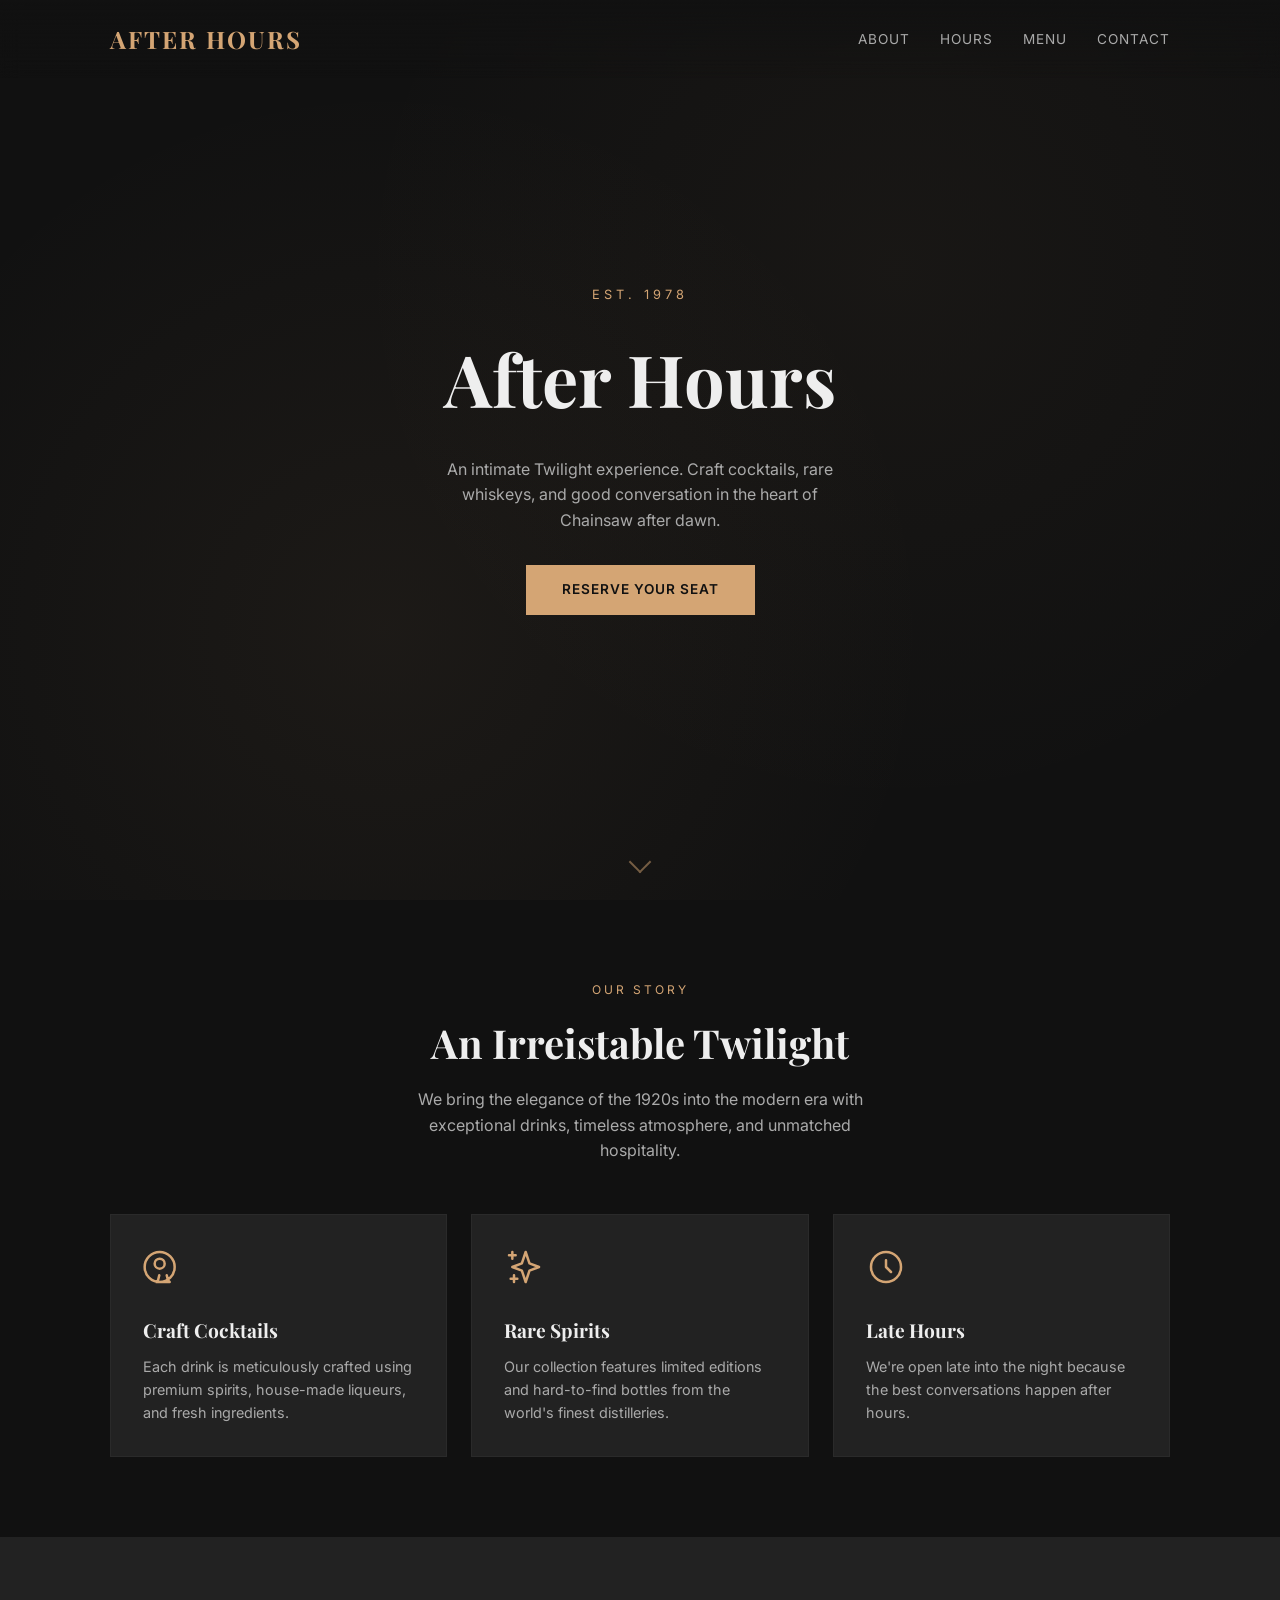
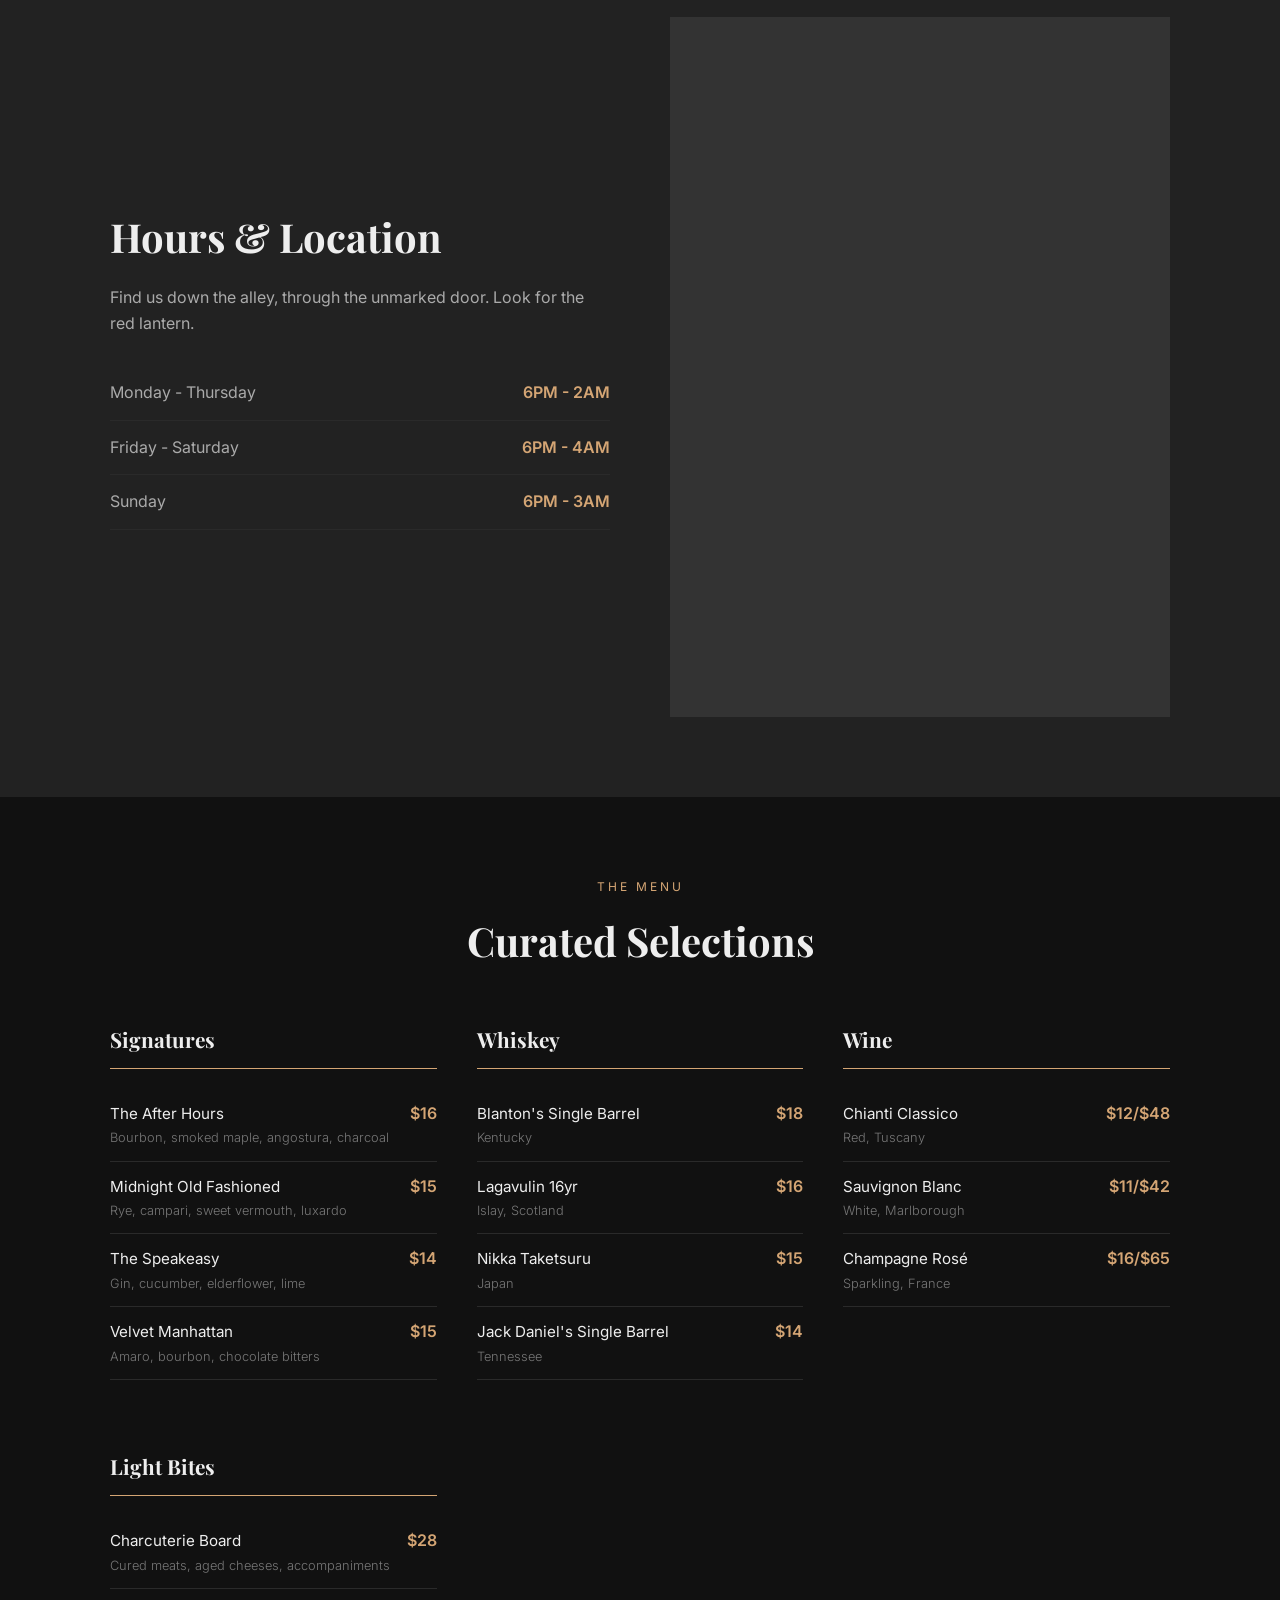
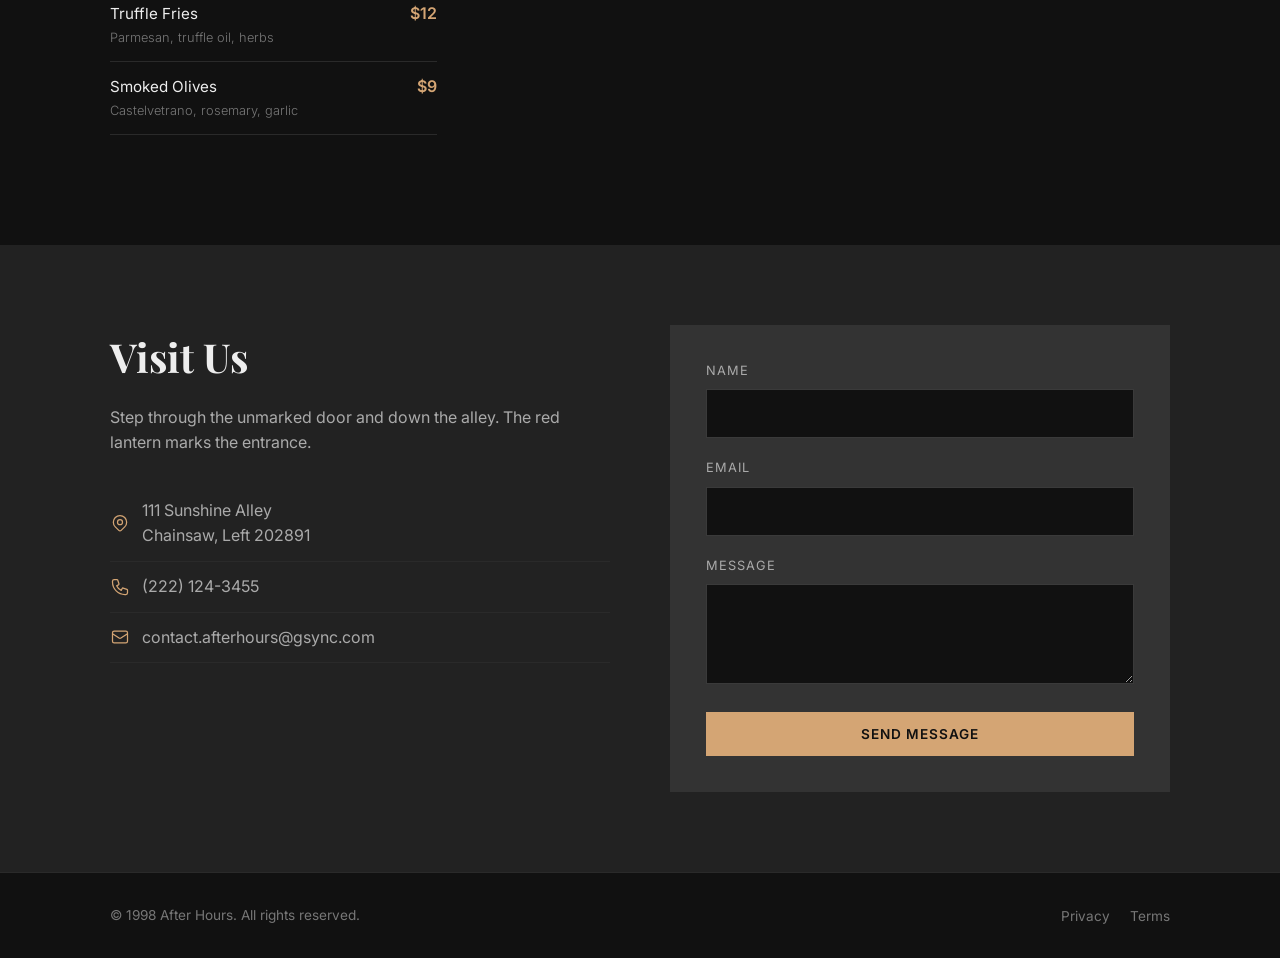
==== index.html @ 0c621201 "Add files via upload" ====
<!DOCTYPE html>
<html lang="en">
<head>
    <meta charset="UTF-8">
    <meta name="viewport" content="width=device-width, initial-scale=1.0">
    <title>After Hours | Twilight Bar</title>
    <link rel="preconnect" href="https://fonts.googleapis.com">
    <link rel="preconnect" href="https://fonts.gstatic.com" crossorigin>
    <link href="https://fonts.googleapis.com/css2?family=Playfair+Display:wght@400;700&family=Inter:wght@300;400;600&display=swap" rel="stylesheet">
    <link rel="stylesheet" href="style.css">
</head>
<body>
    <nav>
        <div class="container">
            <a href="#" class="logo">AFTER HOURS</a>
            <ul class="nav-links">
                <li><a href="#about">About</a></li>
                <li><a href="#hours">Hours</a></li>
                <li><a href="#menu">Menu</a></li>
                <li><a href="#contact">Contact</a></li>
            </ul>
            <button class="nav-toggle" aria-label="Toggle navigation">
                <span></span>
                <span></span>
                <span></span>
            </button>
        </div>
    </nav>

    <section class="hero">
        <div class="hero-content">
            <p class="hero-subtitle">Est. 1978</p>
            <h1 class="hero-title">After Hours</h1>
            <p class="hero-description">An intimate Twilight experience. Craft cocktails, rare whiskeys, and good conversation in the heart of Chainsaw after dawn.</p>
            <a href="#contact" class="hero-cta">Reserve Your Seat</a>
        </div>
        <div class="scroll-indicator">
            <span></span>
        </div>
    </section>

    <section class="about" id="about">
        <div class="container">
            <div class="section-header">
                <p class="section-label">Our Story</p>
                <h2 class="section-title">An Irreistable Twilight</h2>
                <p class="section-description">We bring the elegance of the 1920s into the modern era with exceptional drinks, timeless atmosphere, and unmatched hospitality.</p>
            </div>
            <div class="about-grid">
                <div class="about-card">
                    <svg class="about-card-icon" fill="none" stroke="currentColor" viewBox="0 0 24 24">
                        <path stroke-linecap="round" stroke-linejoin="round" stroke-width="1.5" d="M9.75 17L9 20l-1 1h8l-1-1-.75-3M13 10a3 3 0 11-6 0 3 3 0 016 0zm6 2a9 9 0 11-18 0 9 9 0 0118 0z"/>
                    </svg>
                    <h3 class="about-card-title">Craft Cocktails</h3>
                    <p class="about-card-text">Each drink is meticulously crafted using premium spirits, house-made liqueurs, and fresh ingredients.</p>
                </div>
                <div class="about-card">
                    <svg class="about-card-icon" fill="none" stroke="currentColor" viewBox="0 0 24 24">
                        <path stroke-linecap="round" stroke-linejoin="round" stroke-width="1.5" d="M5 3v4M3 5h4M6 17v4m-2-2h4m5-16l2.286 6.857L21 12l-5.714 2.143L13 21l-2.286-6.857L5 12l5.714-2.143L13 3z"/>
                    </svg>
                    <h3 class="about-card-title">Rare Spirits</h3>
                    <p class="about-card-text">Our collection features limited editions and hard-to-find bottles from the world's finest distilleries.</p>
                </div>
                <div class="about-card">
                    <svg class="about-card-icon" fill="none" stroke="currentColor" viewBox="0 0 24 24">
                        <path stroke-linecap="round" stroke-linejoin="round" stroke-width="1.5" d="M12 8v4l3 3m6-3a9 9 0 11-18 0 9 9 0 0118 0z"/>
                    </svg>
                    <h3 class="about-card-title">Late Hours</h3>
                    <p class="about-card-text">We're open late into the night because the best conversations happen after hours.</p>
                </div>
            </div>
        </div>
    </section>

    <section class="hours" id="hours">
        <div class="container">
            <div class="hours-wrapper">
                <div class="hours-content">
                    <h2>Hours & Location</h2>
                    <p>Find us down the alley, through the unmarked door. Look for the red lantern.</p>
                    <ul class="hours-list">
                        <li class="hours-item">
                            <span>Monday - Thursday</span>
                            <span>6PM - 2AM</span>
                        </li>
                        <li class="hours-item">
                            <span>Friday - Saturday</span>
                            <span>6PM - 4AM</span>
                        </li>
                        <li class="hours-item">
                            <span>Sunday</span>
                            <span>6PM - 3AM</span>
                        </li>
                    </ul>
                </div>
                <div class="hours-image">
                    <div class="hours-image-inner"></div>
            
                </div>
            </div>
        </div>
    </section>

    <section class="menu" id="menu">
        <div class="container">
            <div class="section-header">
                <p class="section-label">The Menu</p>
                <h2 class="section-title">Curated Selections</h2>
            </div>
            <div class="menu-grid">
                <div class="menu-category">
                    <h3 class="menu-category-title">Signatures</h3>
                    <ul class="menu-items">
                        <li class="menu-item">
                            <div class="menu-item-name">
                                The After Hours
                                <small>Bourbon, smoked maple, angostura, charcoal</small>
                            </div>
                            <span class="menu-item-price">$16</span>
                        </li>
                        <li class="menu-item">
                            <div class="menu-item-name">
                                Midnight Old Fashioned
                                <small>Rye, campari, sweet vermouth, luxardo</small>
                            </div>
                            <span class="menu-item-price">$15</span>
                        </li>
                        <li class="menu-item">
                            <div class="menu-item-name">
                                The Speakeasy
                                <small>Gin, cucumber, elderflower, lime</small>
                            </div>
                            <span class="menu-item-price">$14</span>
                        </li>
                        <li class="menu-item">
                            <div class="menu-item-name">
                                Velvet Manhattan
                                <small>Amaro, bourbon, chocolate bitters</small>
                            </div>
                            <span class="menu-item-price">$15</span>
                        </li>
                    </ul>
                </div>
                <div class="menu-category">
                    <h3 class="menu-category-title">Whiskey</h3>
                    <ul class="menu-items">
                        <li class="menu-item">
                            <div class="menu-item-name">
                                Blanton's Single Barrel
                                <small>Kentucky</small>
                            </div>
                            <span class="menu-item-price">$18</span>
                        </li>
                        <li class="menu-item">
                            <div class="menu-item-name">
                                Lagavulin 16yr
                                <small>Islay, Scotland</small>
                            </div>
                            <span class="menu-item-price">$16</span>
                        </li>
                        <li class="menu-item">
                            <div class="menu-item-name">
                                Nikka Taketsuru
                                <small>Japan</small>
                            </div>
                            <span class="menu-item-price">$15</span>
                        </li>
                        <li class="menu-item">
                            <div class="menu-item-name">
                                Jack Daniel's Single Barrel
                                <small>Tennessee</small>
                            </div>
                            <span class="menu-item-price">$14</span>
                        </li>
                    </ul>
                </div>
                <div class="menu-category">
                    <h3 class="menu-category-title">Wine</h3>
                    <ul class="menu-items">
                        <li class="menu-item">
                            <div class="menu-item-name">
                                Chianti Classico
                                <small>Red, Tuscany</small>
                            </div>
                            <span class="menu-item-price">$12/$48</span>
                        </li>
                        <li class="menu-item">
                            <div class="menu-item-name">
                                Sauvignon Blanc
                                <small>White, Marlborough</small>
                            </div>
                            <span class="menu-item-price">$11/$42</span>
                        </li>
                        <li class="menu-item">
                            <div class="menu-item-name">
                                Champagne Rosé
                                <small>Sparkling, France</small>
                            </div>
                            <span class="menu-item-price">$16/$65</span>
                        </li>
                    </ul>
                </div>
                <div class="menu-category">
                    <h3 class="menu-category-title">Light Bites</h3>
                    <ul class="menu-items">
                        <li class="menu-item">
                            <div class="menu-item-name">
                                Charcuterie Board
                                <small>Cured meats, aged cheeses, accompaniments</small>
                            </div>
                            <span class="menu-item-price">$28</span>
                        </li>
                        <li class="menu-item">
                            <div class="menu-item-name">
                                Truffle Fries
                                <small>Parmesan, truffle oil, herbs</small>
                            </div>
                            <span class="menu-item-price">$12</span>
                        </li>
                        <li class="menu-item">
                            <div class="menu-item-name">
                                Smoked Olives
                                <small>Castelvetrano, rosemary, garlic</small>
                            </div>
                            <span class="menu-item-price">$9</span>
                        </li>
                    </ul>
                </div>
            </div>
        </div>
    </section>

    <section class="contact" id="contact">
        <div class="container">
            <div class="contact-wrapper">
                <div class="contact-info">
                    <h2>Visit Us</h2>
                    <p>Step through the unmarked door and down the alley. The red lantern marks the entrance.</p>
                    <ul class="contact-details">
                        <li class="contact-detail">
                            <svg class="contact-detail-icon" fill="none" stroke="currentColor" viewBox="0 0 24 24">
                                <path stroke-linecap="round" stroke-linejoin="round" stroke-width="1.5" d="M17.657 16.657L13.414 20.9a1.998 1.998 0 01-2.827 0l-4.244-4.243a8 8 0 1111.314 0z"/>
                                <path stroke-linecap="round" stroke-linejoin="round" stroke-width="1.5" d="M15 11a3 3 0 11-6 0 3 3 0 016 0z"/>
                            </svg>
                            <span class="contact-detail-text">111 Sunshine Alley<br>Chainsaw, Left 202891</span>
                        </li>
                        <li class="contact-detail">
                            <svg class="contact-detail-icon" fill="none" stroke="currentColor" viewBox="0 0 24 24">
                                <path stroke-linecap="round" stroke-linejoin="round" stroke-width="1.5" d="M3 5a2 2 0 012-2h3.28a1 1 0 01.948.684l1.498 4.493a1 1 0 01-.502 1.21l-2.257 1.13a11.042 11.042 0 005.516 5.516l1.13-2.257a1 1 0 011.21-.502l4.493 1.498a1 1 0 01.684.949V19a2 2 0 01-2 2h-1C9.716 21 3 14.284 3 6V5z"/>
                            </svg>
                            <span class="contact-detail-text">(222) 124-3455</span>
                        </li>
                        <li class="contact-detail">
                            <svg class="contact-detail-icon" fill="none" stroke="currentColor" viewBox="0 0 24 24">
                                <path stroke-linecap="round" stroke-linejoin="round" stroke-width="1.5" d="M3 8l7.89 5.26a2 2 0 002.22 0L21 8M5 19h14a2 2 0 002-2V7a2 2 0 00-2-2H5a2 2 0 00-2 2v10a2 2 0 002 2z"/>
                            </svg>
                            <span class="contact-detail-text">contact.afterhours@gsync.com</span>
                        </li>
                    </ul>
                </div>
                <form class="contact-form">
                    <div class="form-group">
                        <label for="name">Name</label>
                        <input type="text" id="name" name="name" required>
                    </div>
                    <div class="form-group">
                        <label for="email">Email</label>
                        <input type="email" id="email" name="email" required>
                    </div>
                    <div class="form-group">
                        <label for="message">Message</label>
                        <textarea id="message" name="message" required></textarea>
                    </div>
                    <button type="submit" class="form-submit">Send Message</button>
                </form>
            </div>
        </div>
    </section>

    <footer>
        <div class="container">
            <p class="footer-text">&copy; 1998 After Hours. All rights reserved.</p>
            <ul class="footer-links">
                <li><a href="#">Privacy</a></li>
                <li><a href="#">Terms</a></li>
            </ul>
        </div>
    </footer>

    <script src="index.js"></script>
</body>
</html>
---- style.css ----
* {
    margin: 0;
    padding: 0;
    box-sizing: border-box;
}

:root {
    --bg-dark: #111;
    --bg-card: #222;
    --bg-elevated: #333;
    --text-primary: #eee;
    --text-secondary: #aaa;
    --text-muted: #777;
    --accent: #d4a574;
}

html {
    scroll-behavior: smooth;
}

body {
    font-family: 'Inter', sans-serif;
    background-color: var(--bg-dark);
    color: var(--text-primary);
    line-height: 1.6;
}

h1, h2, h3 {
    font-family: 'Playfair Display', serif;
}

.container {
    max-width: 1100px;
    margin: 0 auto;
    padding: 0 20px;
}

nav {
    position: fixed;
    top: 0;
    left: 0;
    right: 0;
    z-index: 1000;
    padding: 20px 0;
    background: linear-gradient(to bottom, rgba(17, 17, 17, 0.95), rgba(17, 17, 17, 0));
    backdrop-filter: blur(10px);
}

nav .container {
    display: flex;
    justify-content: space-between;
    align-items: center;
}

.logo {
    font-family: 'Playfair Display', serif;
    font-size: 1.5rem;
    font-weight: 700;
    color: var(--accent);
    text-decoration: none;
    letter-spacing: 2px;
}

.nav-links {
    display: flex;
    gap: 30px;
    list-style: none;
}

.nav-links a {
    color: var(--text-secondary);
    text-decoration: none;
    font-size: 0.85rem;
    letter-spacing: 1px;
    text-transform: uppercase;
    transition: color 0.3s;
}

.nav-links a:hover {
    color: var(--accent);
}

.nav-toggle {
    display: none;
    flex-direction: column;
    gap: 5px;
    background: none;
    border: none;
    cursor: pointer;
    padding: 8px;
}

.nav-toggle span {
    display: block;
    width: 24px;
    height: 2px;
    background: var(--text-primary);
}

.hero {
    min-height: 100vh;
    display: flex;
    align-items: center;
    justify-content: center;
    text-align: center;
    padding: 0 20px;
}

.hero::before {
    content: '';
    position: absolute;
    top: 0;
    left: 0;
    right: 0;
    bottom: 0;
    background: radial-gradient(circle at 30% 70%, rgba(212, 165, 116, 0.06) 0%, transparent 50%),
                radial-gradient(circle at 70% 30%, rgba(212, 165, 116, 0.04) 0%, transparent 50%);
}

.hero-content {
    position: relative;
    z-index: 1;
    animation: fadeUp 1s ease-out;
}

@keyframes fadeUp {
    from { opacity: 0; transform: translateY(30px); }
    to { opacity: 1; transform: translateY(0); }
}

.hero-subtitle {
    font-size: 0.8rem;
    letter-spacing: 4px;
    text-transform: uppercase;
    color: var(--accent);
    margin-bottom: 16px;
}

.hero-title {
    font-size: clamp(2.5rem, 8vw, 4.5rem);
    font-weight: 700;
    margin-bottom: 20px;
}

.hero-description {
    color: var(--text-secondary);
    max-width: 420px;
    margin: 0 auto 32px;
}

.hero-cta {
    display: inline-block;
    padding: 14px 36px;
    background: var(--accent);
    color: var(--bg-dark);
    text-decoration: none;
    font-weight: 600;
    font-size: 0.85rem;
    letter-spacing: 1px;
    text-transform: uppercase;
    transition: transform 0.3s;
}

.hero-cta:hover {
    transform: translateY(-2px);
}

.scroll-indicator {
    position: absolute;
    bottom: 30px;
    left: 50%;
    transform: translateX(-50%);
    animation: bounce 2s infinite;
}

@keyframes bounce {
    0%, 100% { transform: translateX(-50%) translateY(0); }
    50% { transform: translateX(-50%) translateY(-8px); }
}

.scroll-indicator span {
    display: block;
    width: 16px;
    height: 16px;
    border-right: 2px solid var(--accent);
    border-bottom: 2px solid var(--accent);
    transform: rotate(45deg);
    opacity: 0.5;
}

section {
    padding: 80px 0;
}

.section-header {
    text-align: center;
    margin-bottom: 50px;
}

.section-label {
    font-size: 0.75rem;
    letter-spacing: 3px;
    text-transform: uppercase;
    color: var(--accent);
    margin-bottom: 12px;
}

.section-title {
    font-size: clamp(1.8rem, 4vw, 2.5rem);
    margin-bottom: 12px;
}

.section-description {
    color: var(--text-secondary);
    max-width: 500px;
    margin: 0 auto;
}

.about {
    background: var(--bg-dark);
}

.about-grid {
    display: grid;
    grid-template-columns: repeat(auto-fit, minmax(260px, 1fr));
    gap: 24px;
}

.about-card {
    background: var(--bg-card);
    padding: 32px;
    border: 1px solid #2a2a2a;
    transition: transform 0.3s;
}

.about-card:hover {
    transform: translateY(-4px);
}

.about-card-icon {
    width: 40px;
    height: 40px;
    margin-bottom: 20px;
    color: var(--accent);
}

.about-card-title {
    font-size: 1.2rem;
    margin-bottom: 10px;
}

.about-card-text {
    color: var(--text-secondary);
    font-size: 0.9rem;
}

.hours {
    background: var(--bg-card);
}

.hours-wrapper {
    display: grid;
    grid-template-columns: 1fr 1fr;
    gap: 60px;
    align-items: center;
}

.hours-content h2 {
    font-size: clamp(1.8rem, 4vw, 2.5rem);
    margin-bottom: 16px;
}

.hours-content p {
    color: var(--text-secondary);
    margin-bottom: 30px;
}

.hours-list {
    list-style: none;
}

.hours-item {
    display: flex;
    justify-content: space-between;
    padding: 14px 0;
    border-bottom: 1px solid #2a2a2a;
}

.hours-item span:first-child {
    color: var(--text-secondary);
}

.hours-item span:last-child {
    color: var(--accent);
    font-weight: 600;
}

.hours-image {
    aspect-ratio: 4/5;
    background: var(--bg-elevated);
    display: flex;
    align-items: center;
    justify-content: center;
    font-size: 6rem;
    color: var(--accent);
    opacity: 1;
}

.hours-image-inner {
    width: 100%;
    height: 700px; 
    background-image: url("https://i.ytimg.com/vi/IdpnfiIfyRg/oardefault.jpg?sqp=-oaymwEYCJUDENAFSFqQAgHyq4qpAwcIARUAAIhC&rs=AOn4CLBWZdhFPDYIIrfTdDRWYnBSoxU5eg&usqp=CCk");
    background-size: cover;
    background-position: center;
    border-radius: 10px;
}

.menu {
    background: var(--bg-dark);
}

.menu-grid {
    display: grid;
    grid-template-columns: repeat(auto-fit, minmax(320px, 1fr));
    gap: 40px;
}

.menu-category {
    margin-bottom: 30px;
}

.menu-category-title {
    font-size: 1.3rem;
    margin-bottom: 20px;
    padding-bottom: 12px;
    border-bottom: 1px solid var(--accent);
}

.menu-items {
    list-style: none;
}

.menu-item {
    display: flex;
    justify-content: space-between;
    align-items: baseline;
    padding: 12px 0;
    border-bottom: 1px solid #2a2a2a;
}

.menu-item-name {
    font-size: 0.95rem;
}

.menu-item-name small {
    display: block;
    font-size: 0.8rem;
    color: var(--text-muted);
    font-weight: 300;
    margin-top: 2px;
}

.menu-item-price {
    color: var(--accent);
    font-weight: 600;
}

.contact {
    background: var(--bg-card);
}

.contact-wrapper {
    display: grid;
    grid-template-columns: 1fr 1fr;
    gap: 60px;
}

.contact-info h2 {
    font-size: clamp(1.8rem, 4vw, 2.5rem);
    margin-bottom: 16px;
}

.contact-info > p {
    color: var(--text-secondary);
    margin-bottom: 30px;
}

.contact-details {
    list-style: none;
    margin-bottom: 30px;
}

.contact-detail {
    display: flex;
    align-items: center;
    gap: 12px;
    padding: 12px 0;
    border-bottom: 1px solid #2a2a2a;
}

.contact-detail-icon {
    width: 20px;
    height: 20px;
    color: var(--accent);
}

.contact-detail-text {
    color: var(--text-secondary);
}

.contact-form {
    background: var(--bg-elevated);
    padding: 36px;
}

.form-group {
    margin-bottom: 20px;
}

.form-group label {
    display: block;
    font-size: 0.8rem;
    letter-spacing: 1px;
    text-transform: uppercase;
    color: var(--text-secondary);
    margin-bottom: 8px;
}

.form-group input,
.form-group textarea {
    width: 100%;
    padding: 14px;
    background: var(--bg-dark);
    border: 1px solid #3a3a3a;
    color: var(--text-primary);
    font-family: 'Inter', sans-serif;
    font-size: 0.95rem;
}

.form-group input:focus,
.form-group textarea:focus {
    outline: none;
    border-color: var(--accent);
}

.form-group textarea {
    min-height: 100px;
    resize: vertical;
}

.form-submit {
    width: 100%;
    padding: 14px;
    background: var(--accent);
    color: var(--bg-dark);
    border: none;
    font-family: 'Inter', sans-serif;
    font-size: 0.85rem;
    font-weight: 600;
    letter-spacing: 1px;
    text-transform: uppercase;
    cursor: pointer;
    transition: transform 0.3s;
}

.form-submit:hover {
    transform: translateY(-2px);
}

footer {
    padding: 30px 0;
    border-top: 1px solid #2a2a2a;
}

footer .container {
    display: flex;
    justify-content: space-between;
    align-items: center;
}

.footer-text {
    color: var(--text-muted);
    font-size: 0.85rem;
}

.footer-links {
    display: flex;
    gap: 20px;
    list-style: none;
}

.footer-links a {
    color: var(--text-muted);
    text-decoration: none;
    font-size: 0.85rem;
    transition: color 0.3s;
}

.footer-links a:hover {
    color: var(--accent);
}

@media (max-width: 768px) {
    .nav-links {
        position: fixed;
        top: 0;
        right: -100%;
        width: 70%;
        max-width: 280px;
        height: 100vh;
        flex-direction: column;
        background: var(--bg-card);
        padding: 80px 30px;
        gap: 24px;
        transition: right 0.3s;
    }

    .nav-links.active {
        right: 0;
    }

    .nav-toggle {
        display: flex;
        z-index: 1001;
    }

    .hours-wrapper,
    .contact-wrapper {
        grid-template-columns: 1fr;
        gap: 40px;
    }

    .hours-image {
        order: -1;
        aspect-ratio: 16/9;
    }

    .menu-grid {
        grid-template-columns: 1fr;
    }

    footer .container {
        flex-direction: column;
        gap: 20px;
        text-align: center;
    }
}
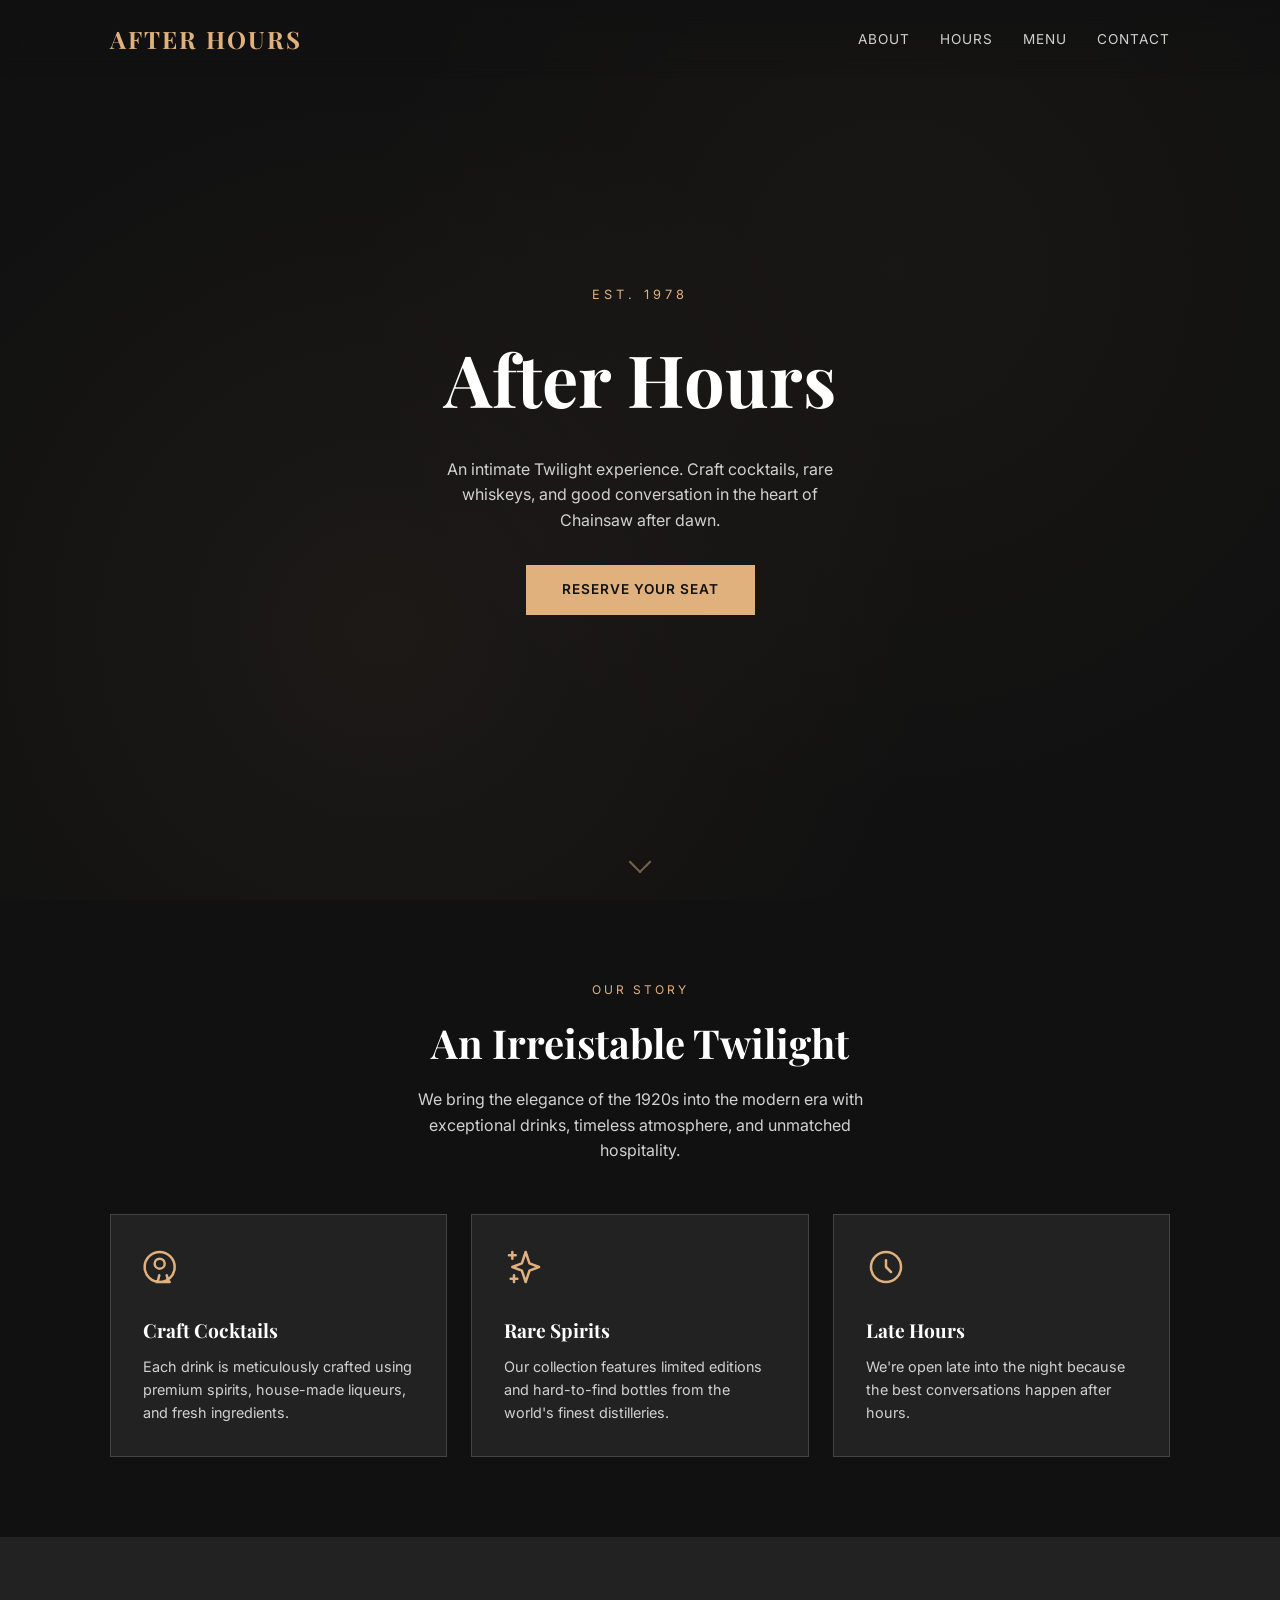
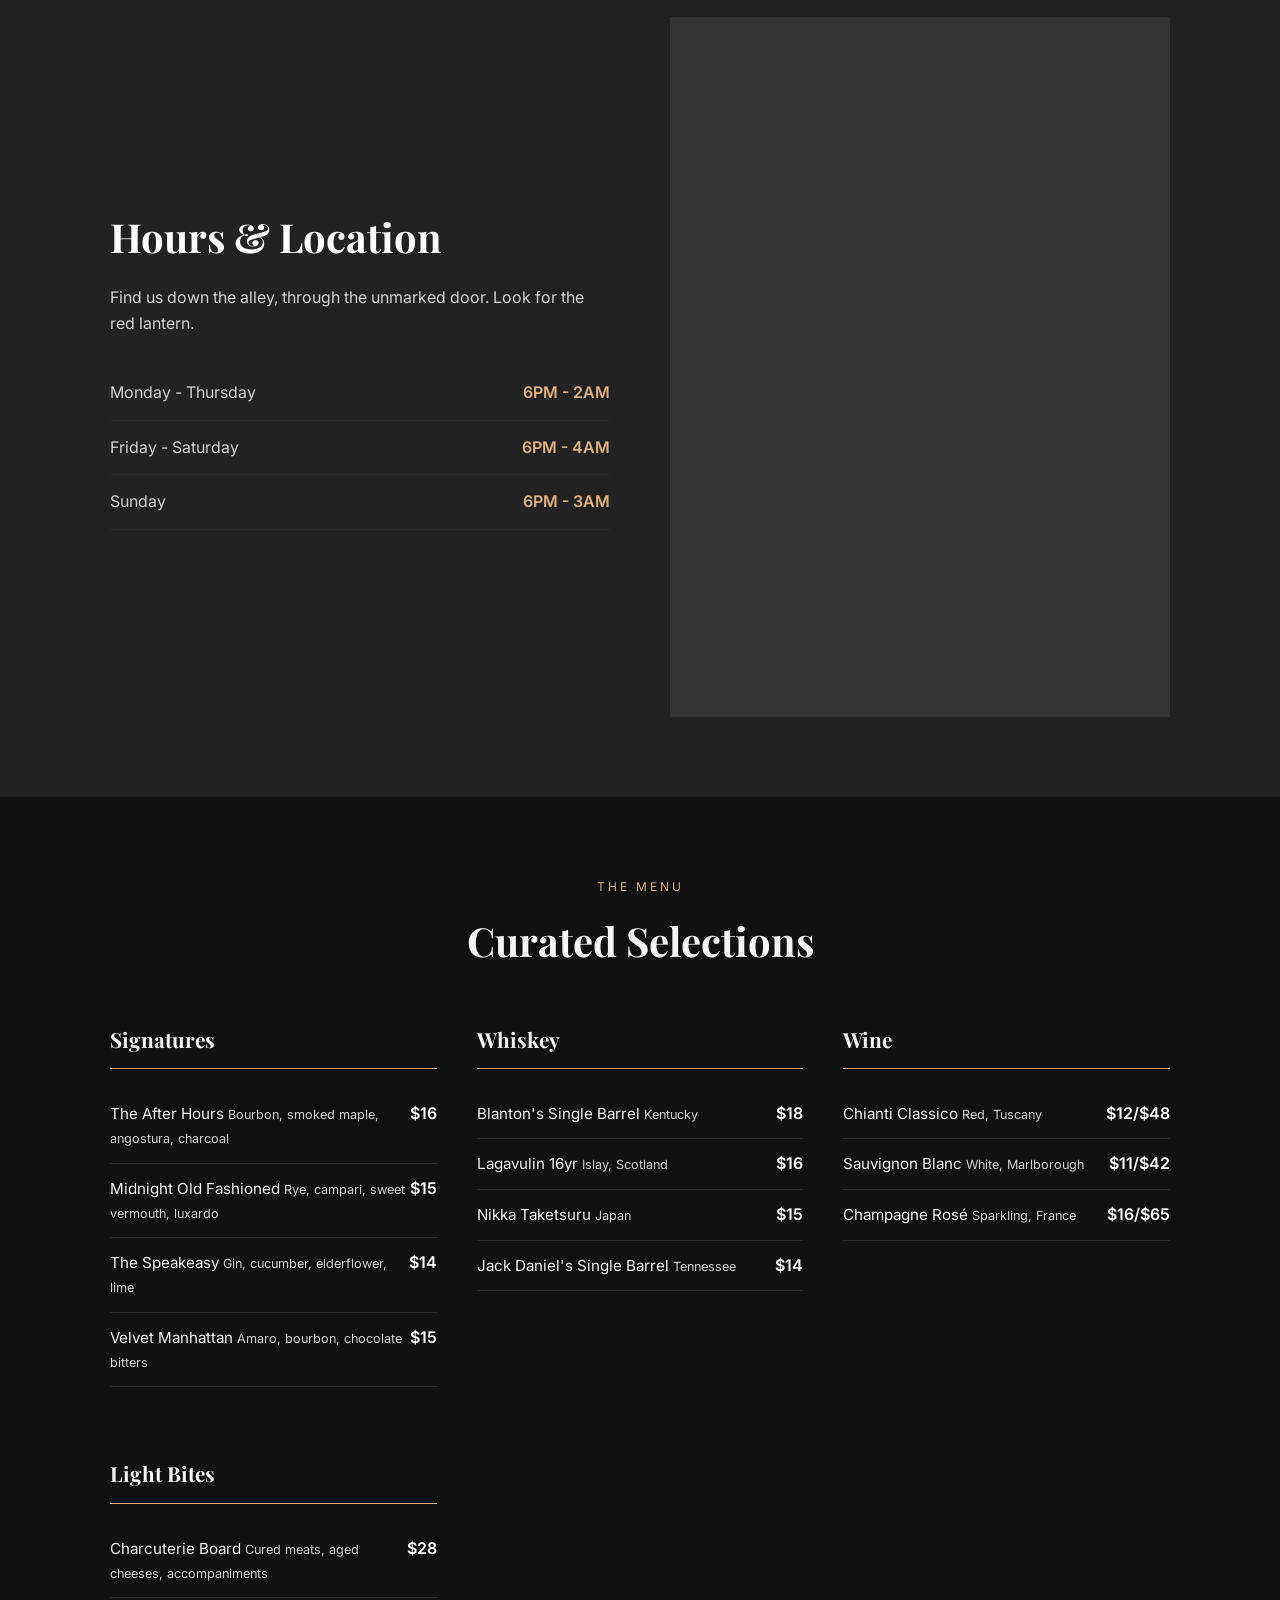
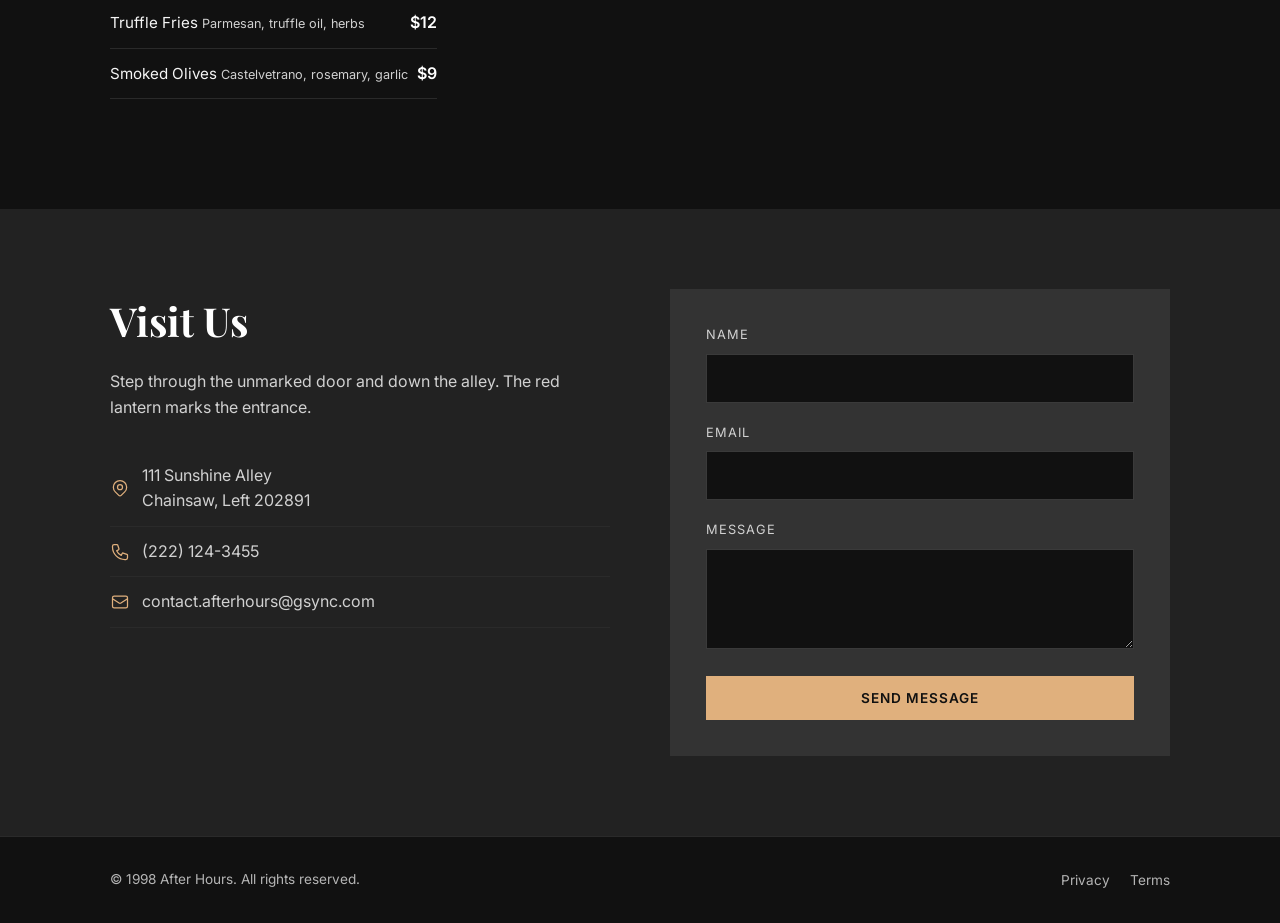
==== commit f90a5114: "Add files via upload" ====
--- a/index.html
+++ b/index.html
@@ -7,7 +7,7 @@
     <link rel="preconnect" href="https://fonts.googleapis.com">
     <link rel="preconnect" href="https://fonts.gstatic.com" crossorigin>
     <link href="https://fonts.googleapis.com/css2?family=Playfair+Display:wght@400;700&family=Inter:wght@300;400;600&display=swap" rel="stylesheet">
-    <link rel="stylesheet" href="style.css">
+    <link rel="stylesheet" href="css/style.css">
 </head>
 <body>
     <nav>
@@ -26,7 +26,7 @@
             </button>
         </div>
     </nav>
-
+    <main>
     <section class="hero">
         <div class="hero-content">
             <p class="hero-subtitle">Est. 1978</p>
@@ -260,12 +260,24 @@
                 </div>
                 <form class="contact-form">
                     <div class="form-group">
-                        <label for="name">Name</label>
-                        <input type="text" id="name" name="name" required>
+                         <label for="name">Name</label>
+                         <input 
+                            type="text" 
+                            id="name" 
+                            name="name" 
+                            autocomplete="name"
+                            required
+                        >
                     </div>
                     <div class="form-group">
                         <label for="email">Email</label>
-                        <input type="email" id="email" name="email" required>
+                        <input 
+                            type="email" 
+                            id="email" 
+                            name="email" 
+                            autocomplete="email"
+                            required
+                        >
                     </div>
                     <div class="form-group">
                         <label for="message">Message</label>
@@ -276,7 +288,7 @@
             </div>
         </div>
     </section>
-
+    </main>
     <footer>
         <div class="container">
             <p class="footer-text">&copy; 1998 After Hours. All rights reserved.</p>
@@ -287,6 +299,6 @@
         </div>
     </footer>
 
-    <script src="index.js"></script>
+    <script src="js/index.js"></script>
 </body>
 </html>
--- a/css/style.css
+++ b/css/style.css
@@ -0,0 +1,546 @@
+* {
+    margin: 0;
+    padding: 0;
+    box-sizing: border-box;
+}
+
+:root {
+    --bg-dark: #111;
+    --bg-card: #222;
+    --bg-elevated: #333;
+
+    --text-primary: #ffffff;
+    --text-secondary: #d1d1d1;
+    --text-muted: #b5b5b5;
+
+    --accent: #e0b07d;
+}
+
+html {
+    scroll-behavior: smooth;
+}
+
+body {
+    font-family: 'Inter', sans-serif;
+    background-color: var(--bg-dark);
+    color: var(--text-primary);
+    line-height: 1.6;
+}
+
+h1, h2, h3 {
+    font-family: 'Playfair Display', serif;
+}
+
+.container {
+    max-width: 1100px;
+    margin: 0 auto;
+    padding: 0 20px;
+}
+
+nav {
+    position: fixed;
+    top: 0;
+    left: 0;
+    right: 0;
+    z-index: 1000;
+    padding: 20px 0;
+    background: linear-gradient(to bottom, rgba(17, 17, 17, 0.95), rgba(17, 17, 17, 0));
+    backdrop-filter: blur(10px);
+}
+
+nav .container {
+    display: flex;
+    justify-content: space-between;
+    align-items: center;
+}
+
+.logo {
+    font-family: 'Playfair Display', serif;
+    font-size: 1.5rem;
+    font-weight: 700;
+    color: var(--accent);
+    text-decoration: none;
+    letter-spacing: 2px;
+}
+
+.nav-links {
+    display: flex;
+    gap: 30px;
+    list-style: none;
+}
+
+.nav-links a {
+    color: var(--text-secondary);
+    text-decoration: none;
+    font-size: 0.85rem;
+    letter-spacing: 1px;
+    text-transform: uppercase;
+    transition: color 0.3s;
+}
+
+.nav-links a:hover {
+    color: var(--accent);
+}
+
+.nav-toggle {
+    display: none;
+    flex-direction: column;
+    gap: 5px;
+    background: none;
+    border: none;
+    cursor: pointer;
+    padding: 8px;
+}
+
+.nav-toggle span {
+    display: block;
+    width: 24px;
+    height: 2px;
+    background: var(--text-primary);
+}
+
+.hero {
+    min-height: 100vh;
+    display: flex;
+    align-items: center;
+    justify-content: center;
+    text-align: center;
+    padding: 0 20px;
+}
+
+.hero::before {
+    content: '';
+    position: absolute;
+    top: 0;
+    left: 0;
+    right: 0;
+    bottom: 0;
+    background: radial-gradient(circle at 30% 70%, rgba(212, 165, 116, 0.06) 0%, transparent 50%),
+                radial-gradient(circle at 70% 30%, rgba(212, 165, 116, 0.04) 0%, transparent 50%);
+}
+
+.hero-content {
+    position: relative;
+    z-index: 1;
+    animation: fadeUp 1s ease-out;
+}
+
+@keyframes fadeUp {
+    from { opacity: 0; transform: translateY(30px); }
+    to { opacity: 1; transform: translateY(0); }
+}
+
+.hero-subtitle {
+    font-size: 0.8rem;
+    letter-spacing: 4px;
+    text-transform: uppercase;
+    color: var(--accent);
+    margin-bottom: 16px;
+}
+
+.hero-title {
+    font-size: clamp(2.5rem, 8vw, 4.5rem);
+    font-weight: 700;
+    margin-bottom: 20px;
+}
+
+.hero-description {
+    color: var(--text-secondary);
+    max-width: 420px;
+    margin: 0 auto 32px;
+}
+
+.hero-cta {
+    display: inline-block;
+    padding: 14px 36px;
+    background: var(--accent);
+    color: var(--bg-dark);
+    text-decoration: none;
+    font-weight: 600;
+    font-size: 0.85rem;
+    letter-spacing: 1px;
+    text-transform: uppercase;
+    transition: transform 0.3s;
+}
+
+.hero-cta:hover {
+    transform: translateY(-2px);
+}
+
+.scroll-indicator {
+    position: absolute;
+    bottom: 30px;
+    left: 50%;
+    transform: translateX(-50%);
+    animation: bounce 2s infinite;
+}
+
+@keyframes bounce {
+    0%, 100% { transform: translateX(-50%) translateY(0); }
+    50% { transform: translateX(-50%) translateY(-8px); }
+}
+
+.scroll-indicator span {
+    display: block;
+    width: 16px;
+    height: 16px;
+    border-right: 2px solid var(--accent);
+    border-bottom: 2px solid var(--accent);
+    transform: rotate(45deg);
+    opacity: 0.5;
+}
+
+section {
+    padding: 80px 0;
+}
+
+.section-header {
+    text-align: center;
+    margin-bottom: 50px;
+}
+
+.section-label {
+    font-size: 0.75rem;
+    letter-spacing: 3px;
+    text-transform: uppercase;
+    color: var(--accent);
+    margin-bottom: 12px;
+}
+
+.section-title {
+    font-size: clamp(1.8rem, 4vw, 2.5rem);
+    margin-bottom: 12px;
+}
+
+.section-description {
+    color: var(--text-secondary);
+    max-width: 500px;
+    margin: 0 auto;
+}
+
+.about {
+    background: var(--bg-dark);
+}
+
+.about-grid {
+    display: grid;
+    grid-template-columns: repeat(auto-fit, minmax(260px, 1fr));
+    gap: 24px;
+}
+
+.about-card {
+    background: var(--bg-card);
+    padding: 32px;
+    border: 1px solid #444;
+    transition: transform 0.3s;
+}
+
+.about-card:hover {
+    transform: translateY(-4px);
+}
+
+.about-card-icon {
+    width: 40px;
+    height: 40px;
+    margin-bottom: 20px;
+    color: var(--accent);
+}
+
+.about-card-title {
+    font-size: 1.2rem;
+    margin-bottom: 10px;
+}
+
+.about-card-text {
+    color: var(--text-secondary);
+    font-size: 0.9rem;
+}
+
+.hours {
+    background: var(--bg-card);
+}
+
+.hours-wrapper {
+    display: grid;
+    grid-template-columns: 1fr 1fr;
+    gap: 60px;
+    align-items: center;
+}
+
+.hours-content h2 {
+    font-size: clamp(1.8rem, 4vw, 2.5rem);
+    margin-bottom: 16px;
+}
+
+.hours-content p {
+    color: var(--text-secondary);
+    margin-bottom: 30px;
+}
+
+.hours-list {
+    list-style: none;
+}
+
+.hours-item {
+    display: flex;
+    justify-content: space-between;
+    padding: 14px 0;
+    border-bottom: 1px solid #2a2a2a;
+}
+
+.hours-item span:first-child {
+    color: var(--text-secondary);
+}
+
+.hours-item span:last-child {
+    color: var(--accent);
+    font-weight: 600;
+}
+
+.hours-image {
+    aspect-ratio: 4/5;
+    background: var(--bg-elevated);
+    display: flex;
+    align-items: center;
+    justify-content: center;
+    font-size: 6rem;
+    color: var(--accent);
+    opacity: 1;
+}
+
+.hours-image-inner {
+    width: 100%;
+    height: 700px; 
+    background-image: url("https://i.ytimg.com/vi/IdpnfiIfyRg/oardefault.jpg?sqp=-oaymwEYCJUDENAFSFqQAgHyq4qpAwcIARUAAIhC&rs=AOn4CLBWZdhFPDYIIrfTdDRWYnBSoxU5eg&usqp=CCk");
+    background-size: cover;
+    background-position: center;
+    border-radius: 10px;
+}
+
+.menu {
+    background-color: #111;
+    color: #f5f5f5;
+}
+
+.menu-grid {
+    display: grid;
+    grid-template-columns: repeat(auto-fit, minmax(320px, 1fr));
+    gap: 40px;
+}
+
+.menu-category {
+    margin-bottom: 30px;
+}
+
+.menu-category-title {
+    font-size: 1.3rem;
+    margin-bottom: 20px;
+    padding-bottom: 12px;
+    border-bottom: 1px solid var(--accent);
+}
+
+.menu-items {
+    list-style: none;
+}
+
+.menu-item {
+    display: flex;
+    justify-content: space-between;
+    align-items: baseline;
+    padding: 12px 0;
+    border-bottom: 1px solid #2a2a2a;
+}
+
+.menu-item-name {
+    font-size: 0.95rem;
+}
+
+.menu-item-name small {
+    color: #d0d0d0;
+}
+
+.menu-item-price {
+    color: #ffffff;
+    font-weight: 600;
+}
+
+.contact {
+    background: var(--bg-card);
+}
+
+.contact-wrapper {
+    display: grid;
+    grid-template-columns: 1fr 1fr;
+    gap: 60px;
+}
+
+.contact-info h2 {
+    font-size: clamp(1.8rem, 4vw, 2.5rem);
+    margin-bottom: 16px;
+}
+
+.contact-info > p {
+    color: var(--text-secondary);
+    margin-bottom: 30px;
+}
+
+.contact-details {
+    list-style: none;
+    margin-bottom: 30px;
+}
+
+.contact-detail {
+    display: flex;
+    align-items: center;
+    gap: 12px;
+    padding: 12px 0;
+    border-bottom: 1px solid #2a2a2a;
+}
+
+.contact-detail-icon {
+    width: 20px;
+    height: 20px;
+    color: var(--accent);
+}
+
+.contact-detail-text {
+    color: var(--text-secondary);
+}
+
+.contact-form {
+    background: var(--bg-elevated);
+    padding: 36px;
+}
+
+.form-group {
+    margin-bottom: 20px;
+}
+
+.form-group label {
+    display: block;
+    font-size: 0.8rem;
+    letter-spacing: 1px;
+    text-transform: uppercase;
+    color: var(--text-secondary);
+    margin-bottom: 8px;
+}
+
+.form-group input,
+.form-group textarea {
+    width: 100%;
+    padding: 14px;
+    background: var(--bg-dark);
+    border: 1px solid #3a3a3a;
+    color: var(--text-primary);
+    font-family: 'Inter', sans-serif;
+    font-size: 0.95rem;
+}
+
+.form-group input:focus,
+.form-group textarea:focus {
+    outline: none;
+    border-color: var(--accent);
+}
+
+.form-group textarea {
+    min-height: 100px;
+    resize: vertical;
+}
+
+.form-submit {
+    width: 100%;
+    padding: 14px;
+    background: var(--accent);
+    color: var(--bg-dark);
+    border: none;
+    font-family: 'Inter', sans-serif;
+    font-size: 0.85rem;
+    font-weight: 600;
+    letter-spacing: 1px;
+    text-transform: uppercase;
+    cursor: pointer;
+    transition: transform 0.3s;
+}
+
+.form-submit:hover {
+    transform: translateY(-2px);
+}
+
+footer {
+    padding: 30px 0;
+    border-top: 1px solid #2a2a2a;
+}
+
+footer .container {
+    display: flex;
+    justify-content: space-between;
+    align-items: center;
+}
+
+.footer-text {
+    color: var(--text-muted);
+    font-size: 0.85rem;
+}
+
+.footer-links {
+    display: flex;
+    gap: 20px;
+    list-style: none;
+}
+
+.footer-links a {
+    color: var(--text-muted);
+    text-decoration: none;
+    font-size: 0.85rem;
+    transition: color 0.3s;
+}
+
+.footer-links a:hover {
+    color: var(--accent);
+}
+
+@media (max-width: 768px) {
+    .nav-links {
+        position: fixed;
+        top: 0;
+        right: -100%;
+        width: 70%;
+        max-width: 280px;
+        height: 100vh;
+        flex-direction: column;
+        background: var(--bg-card);
+        padding: 80px 30px;
+        gap: 24px;
+        transition: right 0.3s;
+    }
+
+    .nav-links.active {
+        right: 0;
+    }
+
+    .nav-toggle {
+        display: flex;
+        z-index: 1001;
+    }
+
+    .hours-wrapper,
+    .contact-wrapper {
+        grid-template-columns: 1fr;
+        gap: 40px;
+    }
+
+    .hours-image {
+        order: -1;
+        aspect-ratio: 16/9;
+    }
+
+    .menu-grid {
+        grid-template-columns: 1fr;
+    }
+
+    footer .container {
+        flex-direction: column;
+        gap: 20px;
+        text-align: center;
+    }
+}
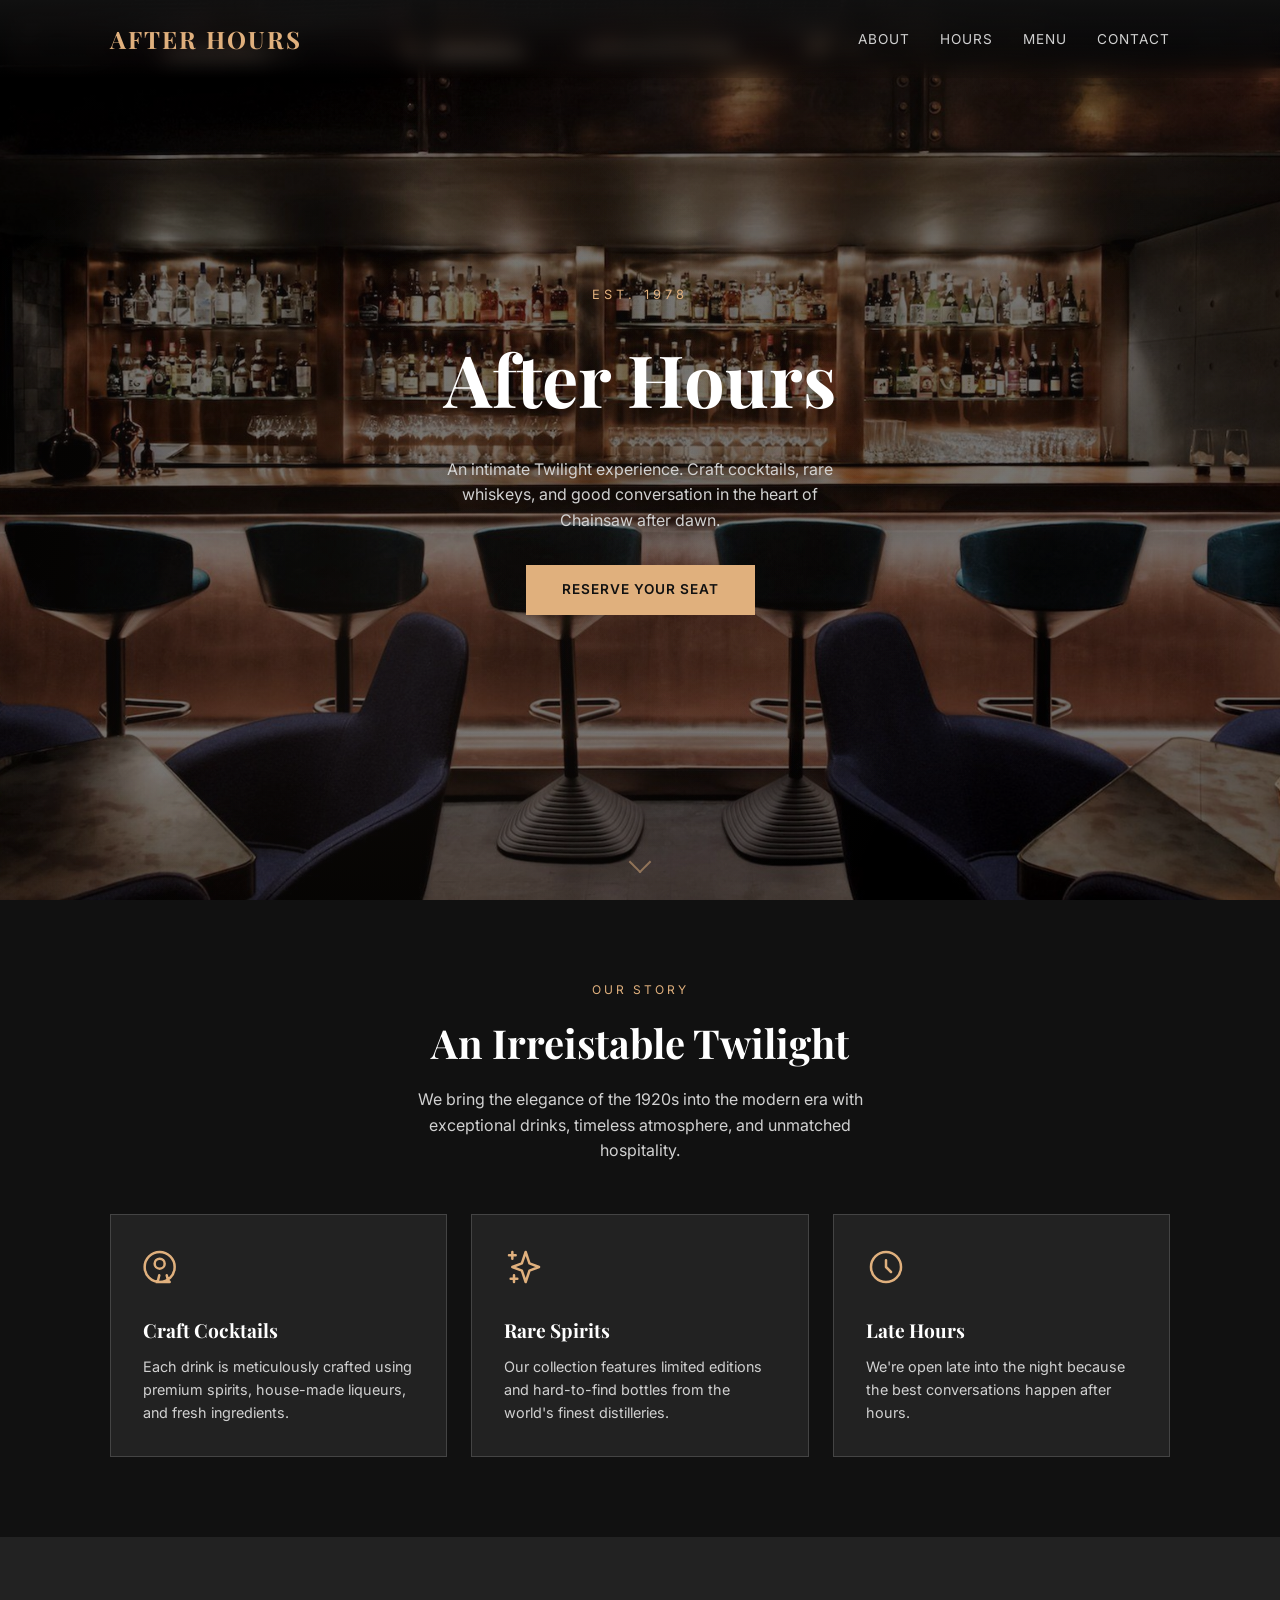
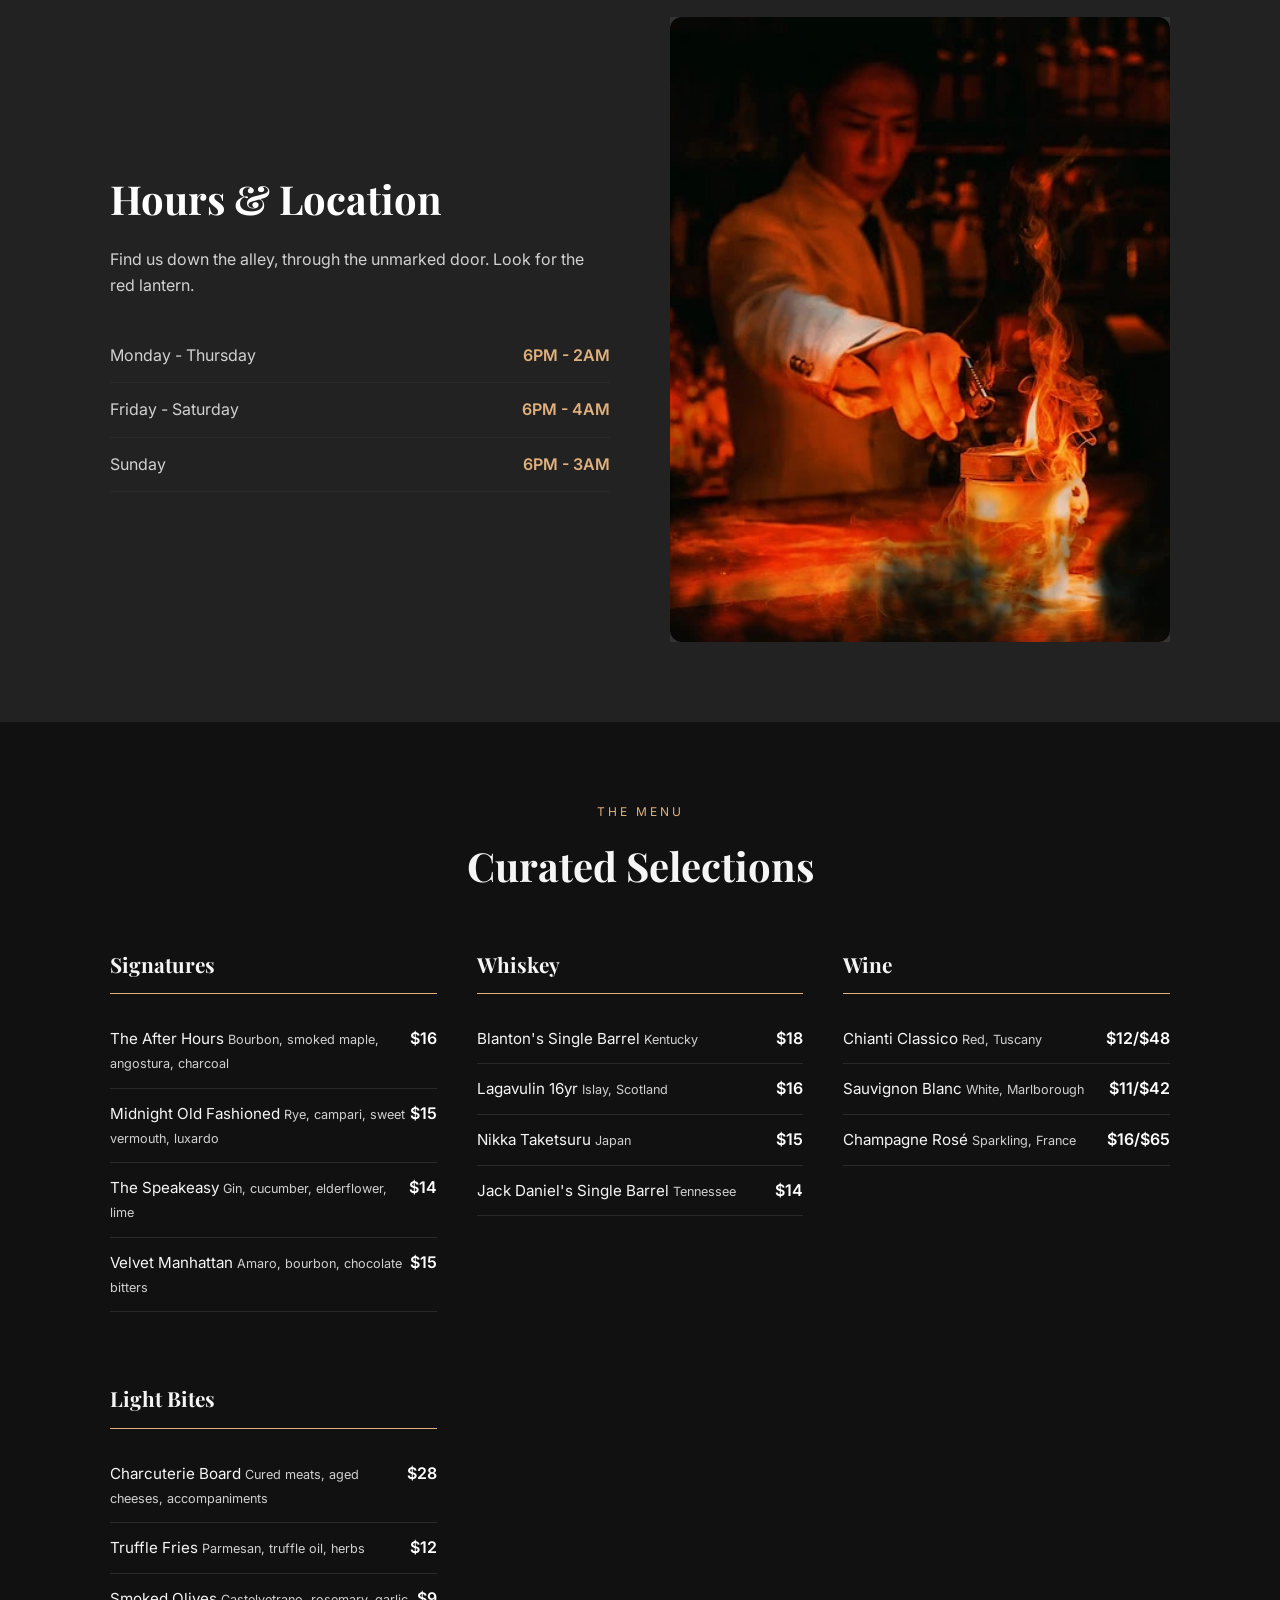
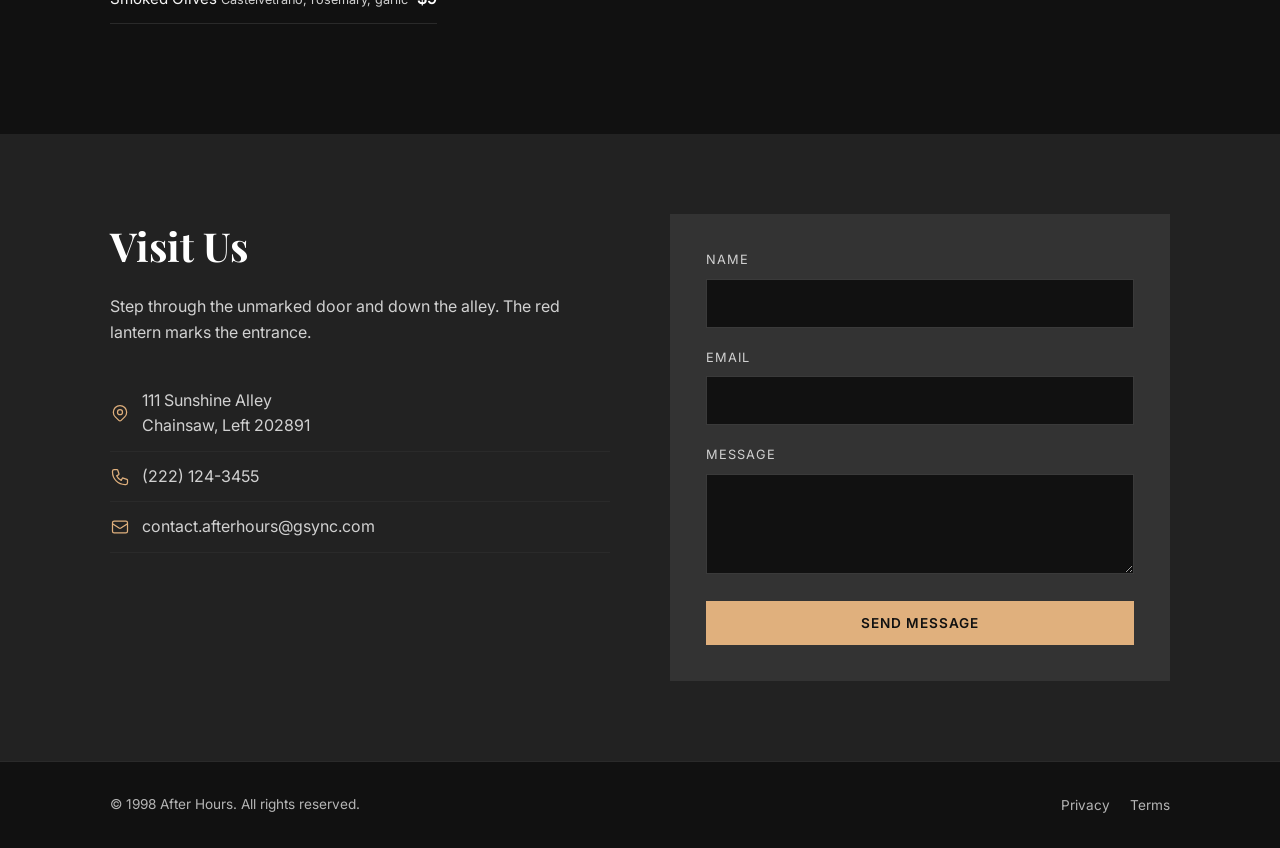
==== commit a78c4e71: "Add files via upload" ====
--- a/index.html
+++ b/index.html
@@ -7,6 +7,7 @@
     <link rel="preconnect" href="https://fonts.googleapis.com">
     <link rel="preconnect" href="https://fonts.gstatic.com" crossorigin>
     <link href="https://fonts.googleapis.com/css2?family=Playfair+Display:wght@400;700&family=Inter:wght@300;400;600&display=swap" rel="stylesheet">
+    <link rel="preload" as="image" href="images/hero-bg.webp">
     <link rel="stylesheet" href="css/style.css">
 </head>
 <body>
--- a/css/style.css
+++ b/css/style.css
@@ -106,6 +106,15 @@
     justify-content: center;
     text-align: center;
     padding: 0 20px;
+    position: relative;
+
+    background:
+        linear-gradient(rgba(0,0,0,0.55), rgba(0,0,0,0.55)),
+        url('../images/hero-bg.webp') center/cover no-repeat;
+
+    background-size: cover;
+    background-position: center;
+    background-repeat: no-repeat;
 }
 
 .hero::before {
@@ -309,12 +318,10 @@
 }
 
 .hours-image-inner {
+    background: url('../images/hours-inner.webp') center/cover no-repeat;
     width: 100%;
-    height: 700px; 
-    background-image: url("https://i.ytimg.com/vi/IdpnfiIfyRg/oardefault.jpg?sqp=-oaymwEYCJUDENAFSFqQAgHyq4qpAwcIARUAAIhC&rs=AOn4CLBWZdhFPDYIIrfTdDRWYnBSoxU5eg&usqp=CCk");
-    background-size: cover;
-    background-position: center;
-    border-radius: 10px;
+    height: 100%;
+    border-radius: 12px;
 }
 
 .menu {
